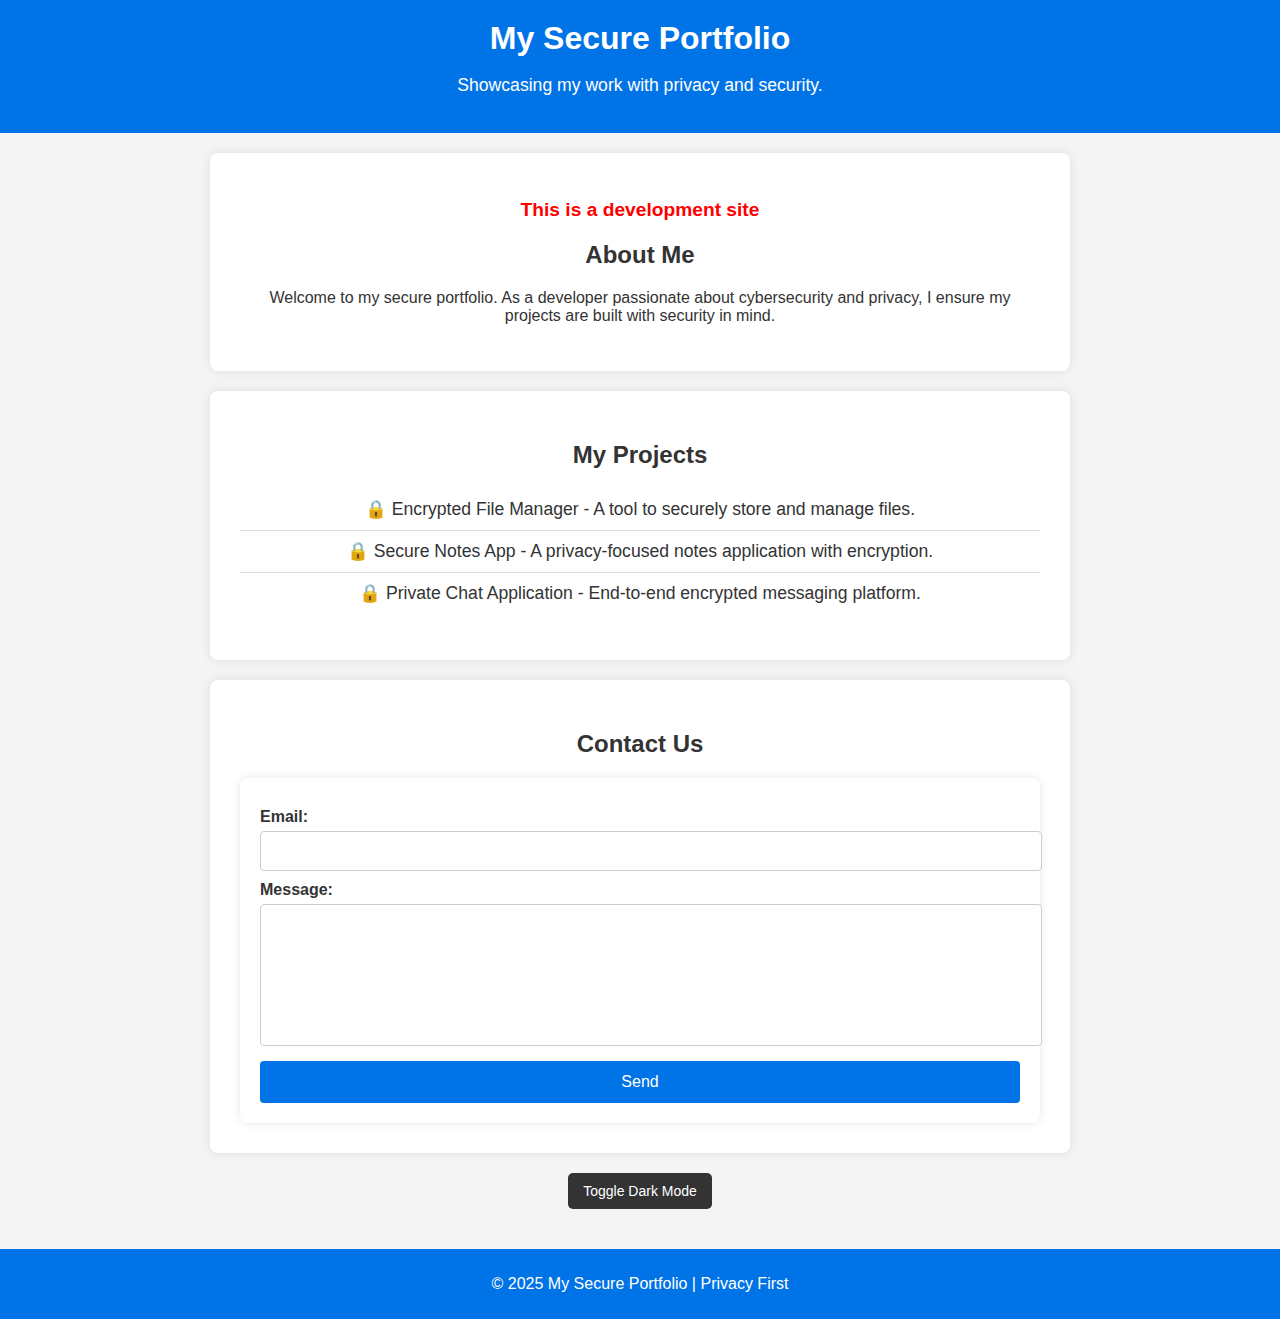
==== index.html @ 3bd948dd "Initial commit" ====
<!DOCTYPE html>
<html lang="en">
  <head>
    <meta charset="UTF-8" />
    <meta name="viewport" content="width=device-width, initial-scale=1.0" />
    <title>My Secure Portfolio</title>
    <link rel="stylesheet" href="assets/css/styles.css" />
  </head>
  <body>
    <header>
      <h1>My Secure Portfolio</h1>
      <p>Showcasing my work with privacy and security.</p>
    </header>
    <section id="about">
      <h2 class="environment">This is a development site</h2>
      <h2>About Me</h2>
      <p>
        Welcome to my secure portfolio. As a developer passionate about
        cybersecurity and privacy, I ensure my projects are built with security
        in mind.
      </p>
    </section>
    <section id="projects">
      <h2>My Projects</h2>
      <ul>
        <li>
          🔒 Encrypted File Manager - A tool to securely store and manage files.
        </li>
        <li>
          🔒 Secure Notes App - A privacy-focused notes application with
          encryption.
        </li>
        <li>
          🔒 Private Chat Application - End-to-end encrypted messaging platform.
        </li>
      </ul>
    </section>
    <section id="contact">
      <h2>Contact Us</h2>

      <form name="contact" method="POST" data-netlify="true">
        <label for="email">Email:</label>
        <input type="email" id="email" name="email" required />

        <label for="message">Message:</label>
        <textarea id="message" name="message" required></textarea>

        <button type="submit">Send</button>
      </form>
    </section>
    <button id="toggleTheme">Toggle Dark Mode</button>
    <footer>
      <p>&copy; 2025 My Secure Portfolio | Privacy First</p>
    </footer>
    <script src="assets/js/script.js"></script>
  </body>
</html>
---- assets/css/styles.css ----
/* General Styles */
body {
  font-family: Arial, sans-serif;
  margin: 0;
  padding: 0;
  background-color: #f4f4f4;
  color: #333;
  text-align: center;
}

/* Header */
header {
  background: #0073e6;
  color: white;
  padding: 20px;
}

header h1 {
  margin: 0;
}

header p {
  font-size: 1.1em;
}

/* Sections */
section {
  padding: 30px;
  max-width: 800px;
  margin: auto;
  background: white;
  border-radius: 8px;
  box-shadow: 0 0 10px rgba(0, 0, 0, 0.1);
  margin-top: 20px;
}

/* Development Environment Notice */
.environment {
  color: red;
  font-size: 1.2em;
}

/* Project List */
ul {
  list-style-type: none;
  padding: 0;
}

ul li {
  font-size: 1.1em;
  padding: 10px;
  border-bottom: 1px solid #ddd;
}

ul li:last-child {
  border-bottom: none;
}

/* Contact Form */
form {
  display: flex;
  flex-direction: column;
  background: #fff;
  padding: 20px;
  border-radius: 8px;
  box-shadow: 0 0 10px rgba(0, 0, 0, 0.1);
  text-align: left;
}

label {
  font-weight: bold;
  margin-top: 10px;
}

input,
textarea {
  width: 100%;
  padding: 10px;
  margin-top: 5px;
  border: 1px solid #ccc;
  border-radius: 4px;
  font-size: 16px;
}

textarea {
  height: 120px;
  resize: none;
}

button {
  margin-top: 15px;
  padding: 12px;
  background: #0073e6;
  color: white;
  border: none;
  border-radius: 4px;
  cursor: pointer;
  font-size: 16px;
  transition: background 0.3s ease;
}

button:hover {
  background: #005bb5;
}

/* Dark Mode Toggle Button */
#toggleTheme {
  margin: 20px;
  padding: 10px 15px;
  background: #333;
  color: white;
  border: none;
  border-radius: 5px;
  cursor: pointer;
  font-size: 14px;
}

#toggleTheme:hover {
  background: #555;
}

/* Dark Mode */
.dark-mode {
  background-color: #333;
}

/* Footer */
footer {
  margin-top: 20px;
  padding: 10px;
  background: #0073e6;
  color: white;
}
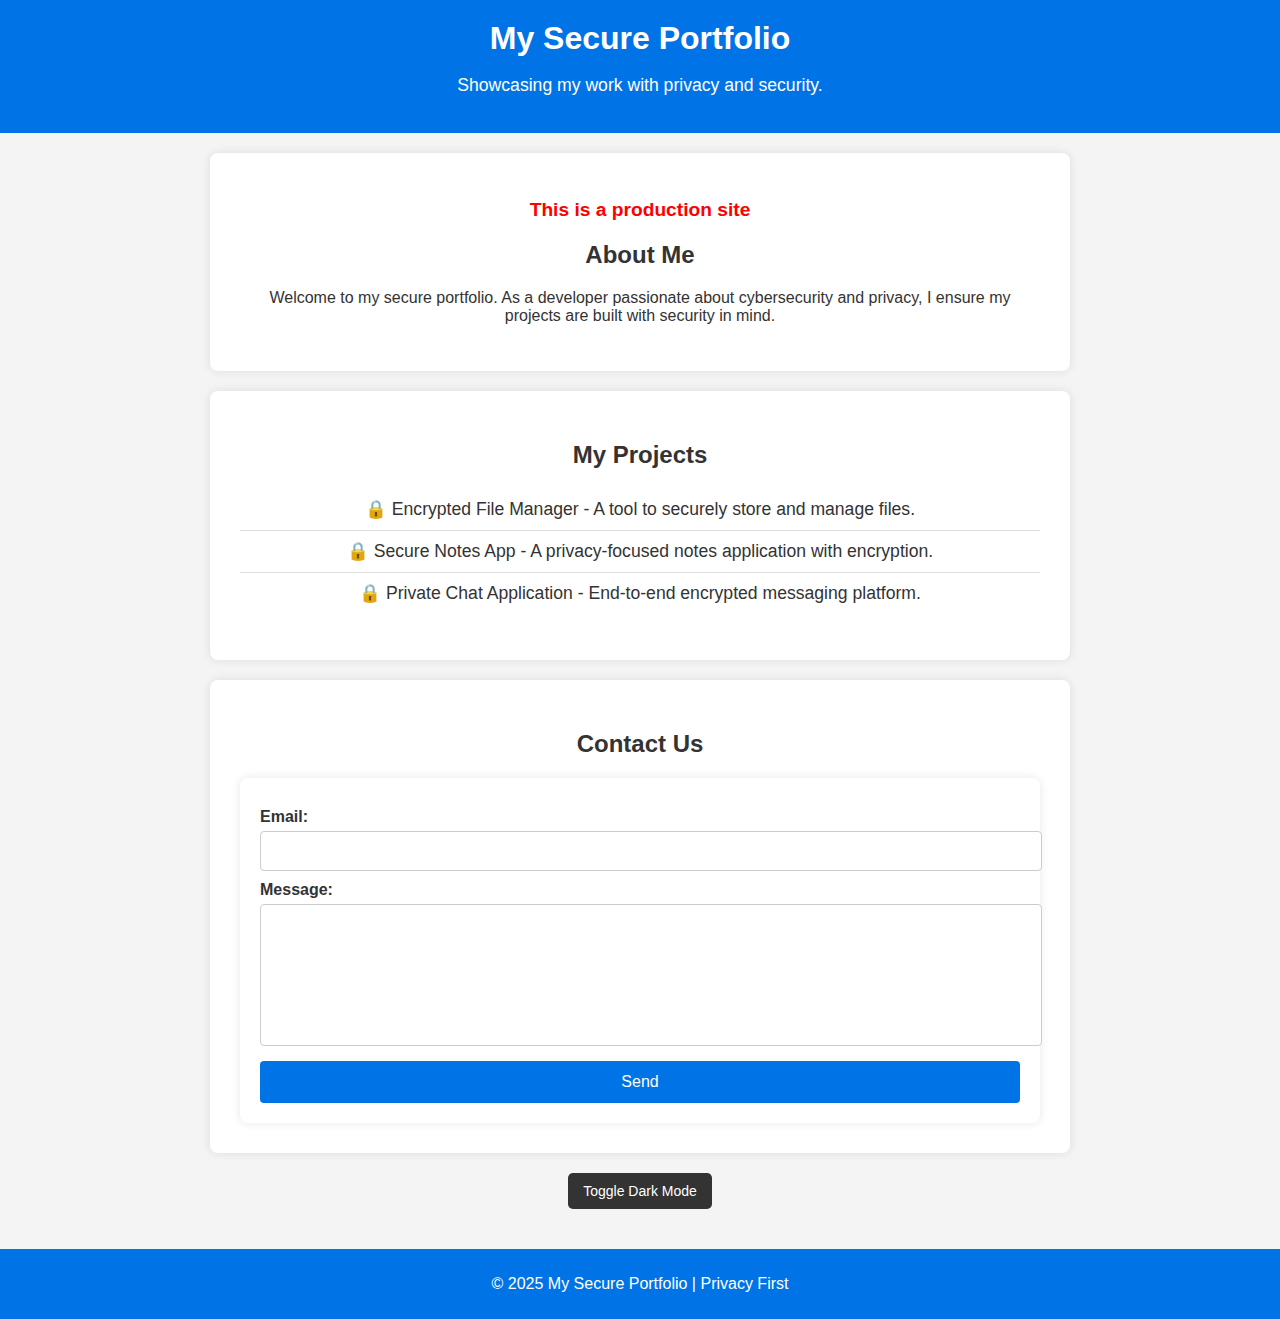
==== commit 72595384: "Initial commit" ====
--- a/index.html
+++ b/index.html
@@ -12,7 +12,7 @@
       <p>Showcasing my work with privacy and security.</p>
     </header>
     <section id="about">
-      <h2 class="environment">This is a development site</h2>
+      <h2 class="environment">This is a production site</h2>
       <h2>About Me</h2>
       <p>
         Welcome to my secure portfolio. As a developer passionate about
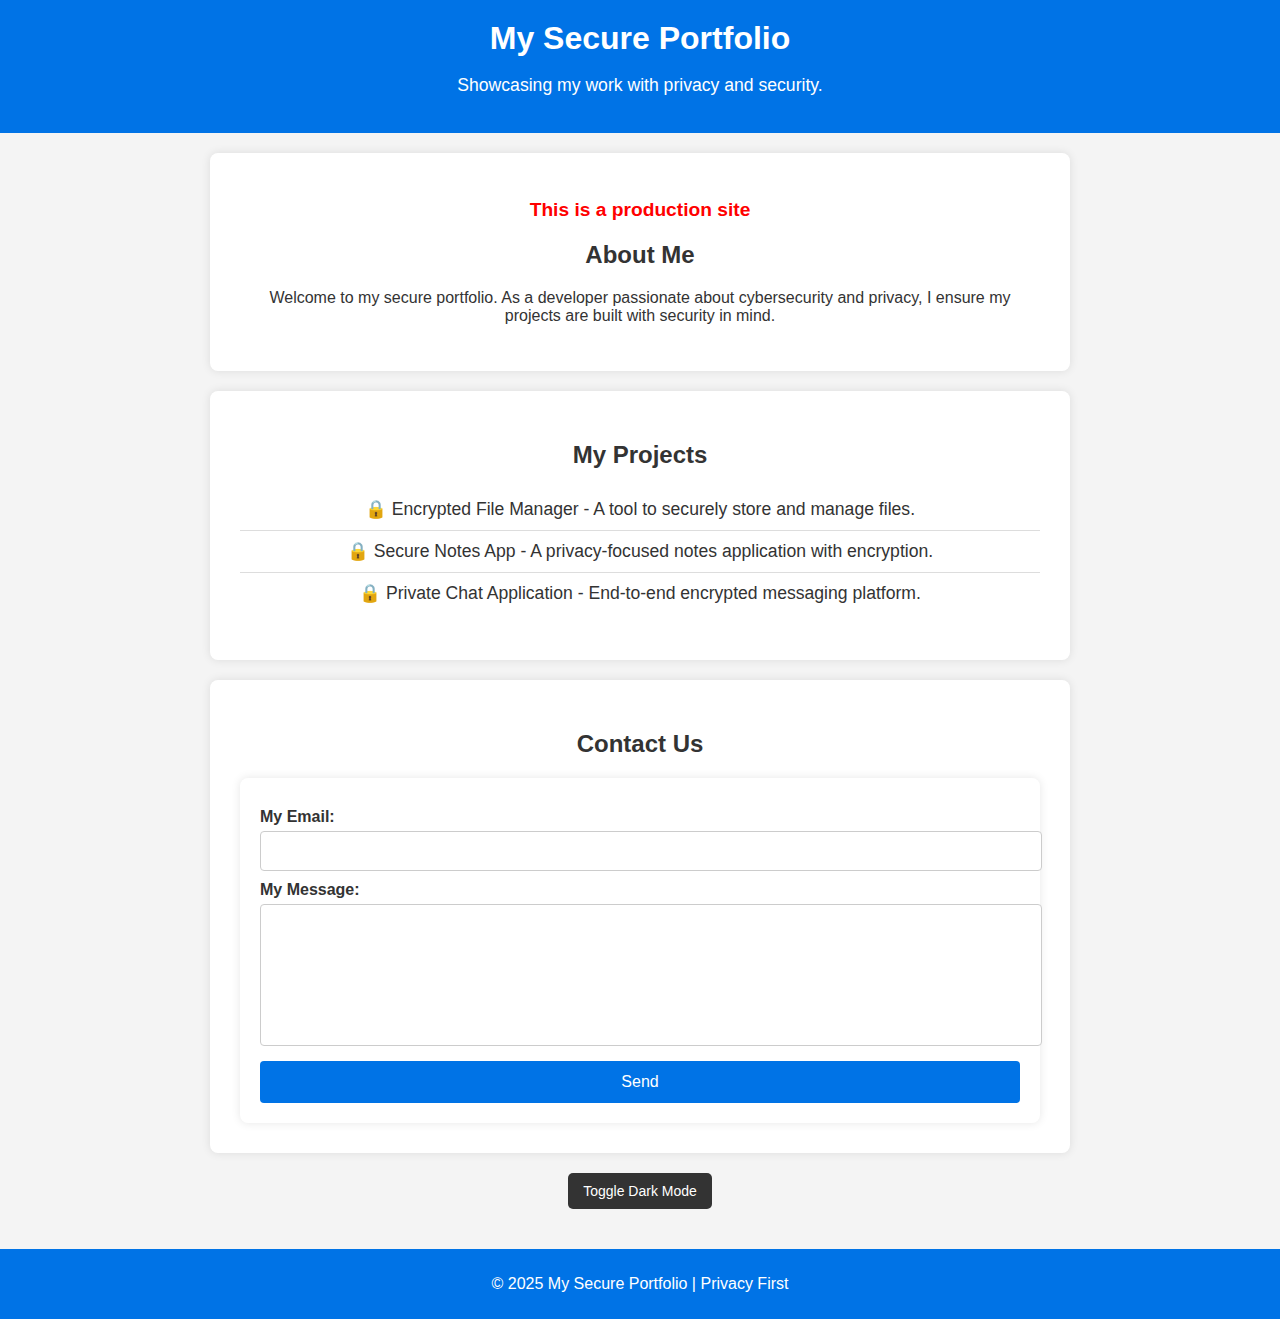
==== commit e29c0120: "Update to enable form feature" ====
--- a/index.html
+++ b/index.html
@@ -39,10 +39,10 @@
       <h2>Contact Us</h2>
 
       <form name="contact" method="POST" data-netlify="true">
-        <label for="email">Email:</label>
+        <label for="email">My Email:</label>
         <input type="email" id="email" name="email" required />
 
-        <label for="message">Message:</label>
+        <label for="message">My Message:</label>
         <textarea id="message" name="message" required></textarea>
 
         <button type="submit">Send</button>
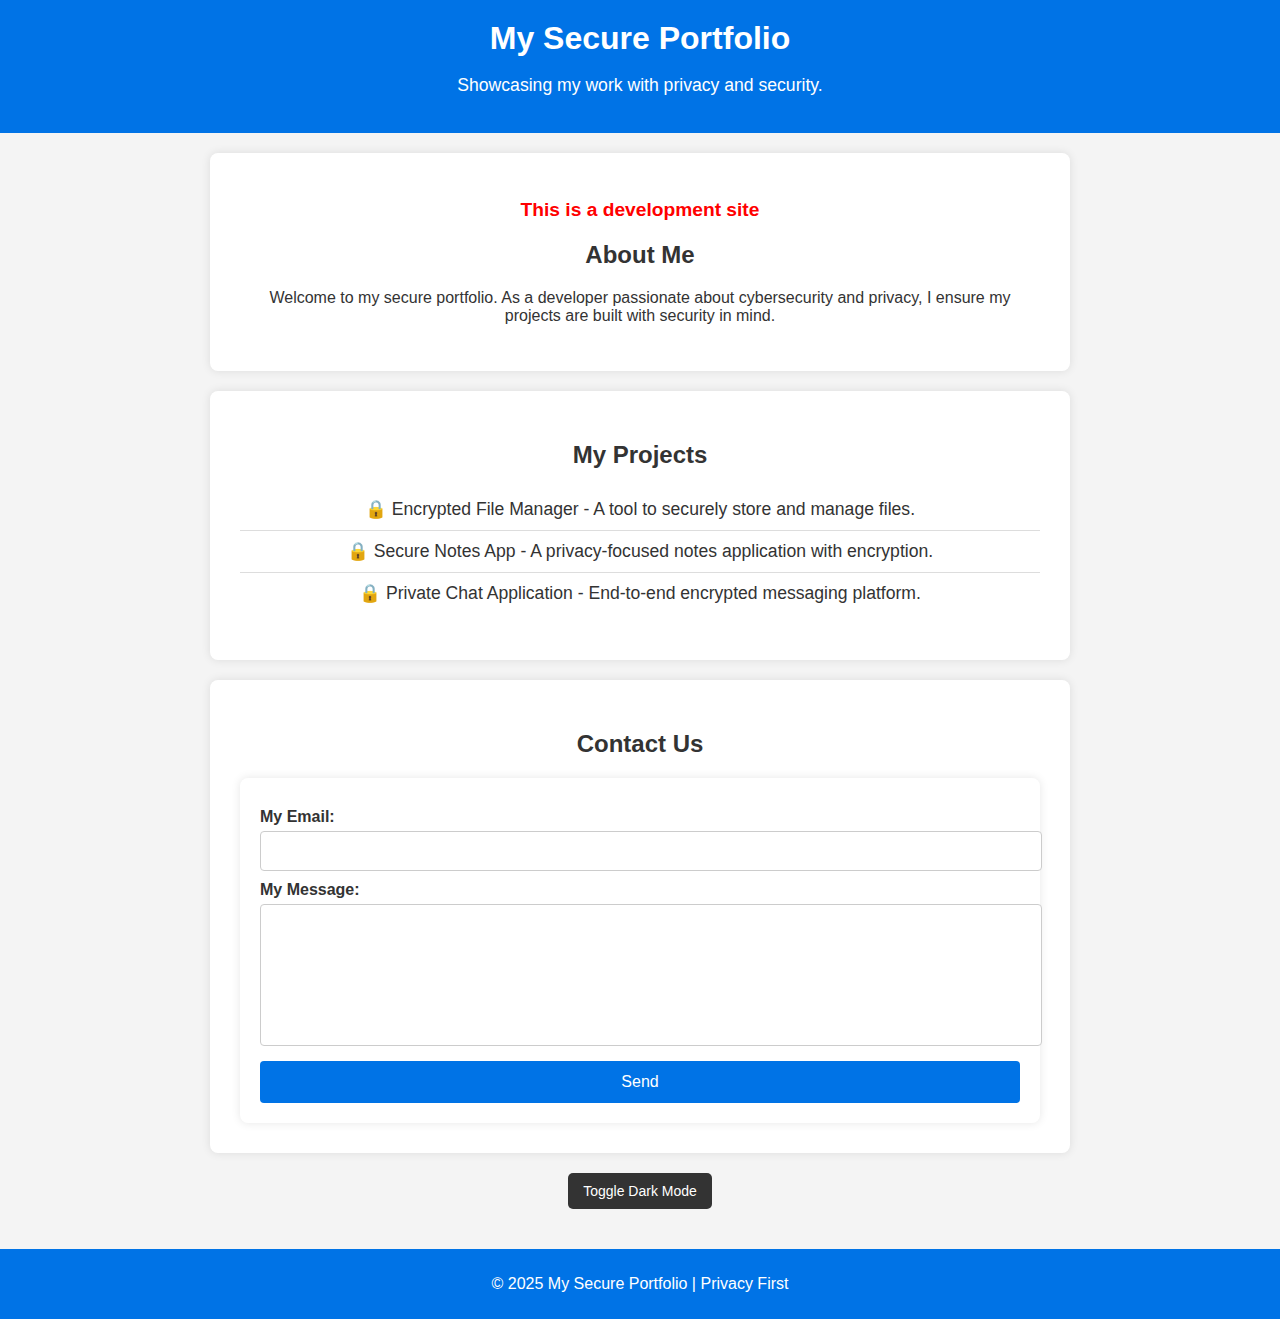
==== commit 782a1cef: "Initial commit for dev branch" ====
--- a/index.html
+++ b/index.html
@@ -12,7 +12,7 @@
       <p>Showcasing my work with privacy and security.</p>
     </header>
     <section id="about">
-      <h2 class="environment">This is a production site</h2>
+      <h2 class="environment">This is a development site</h2>
       <h2>About Me</h2>
       <p>
         Welcome to my secure portfolio. As a developer passionate about
